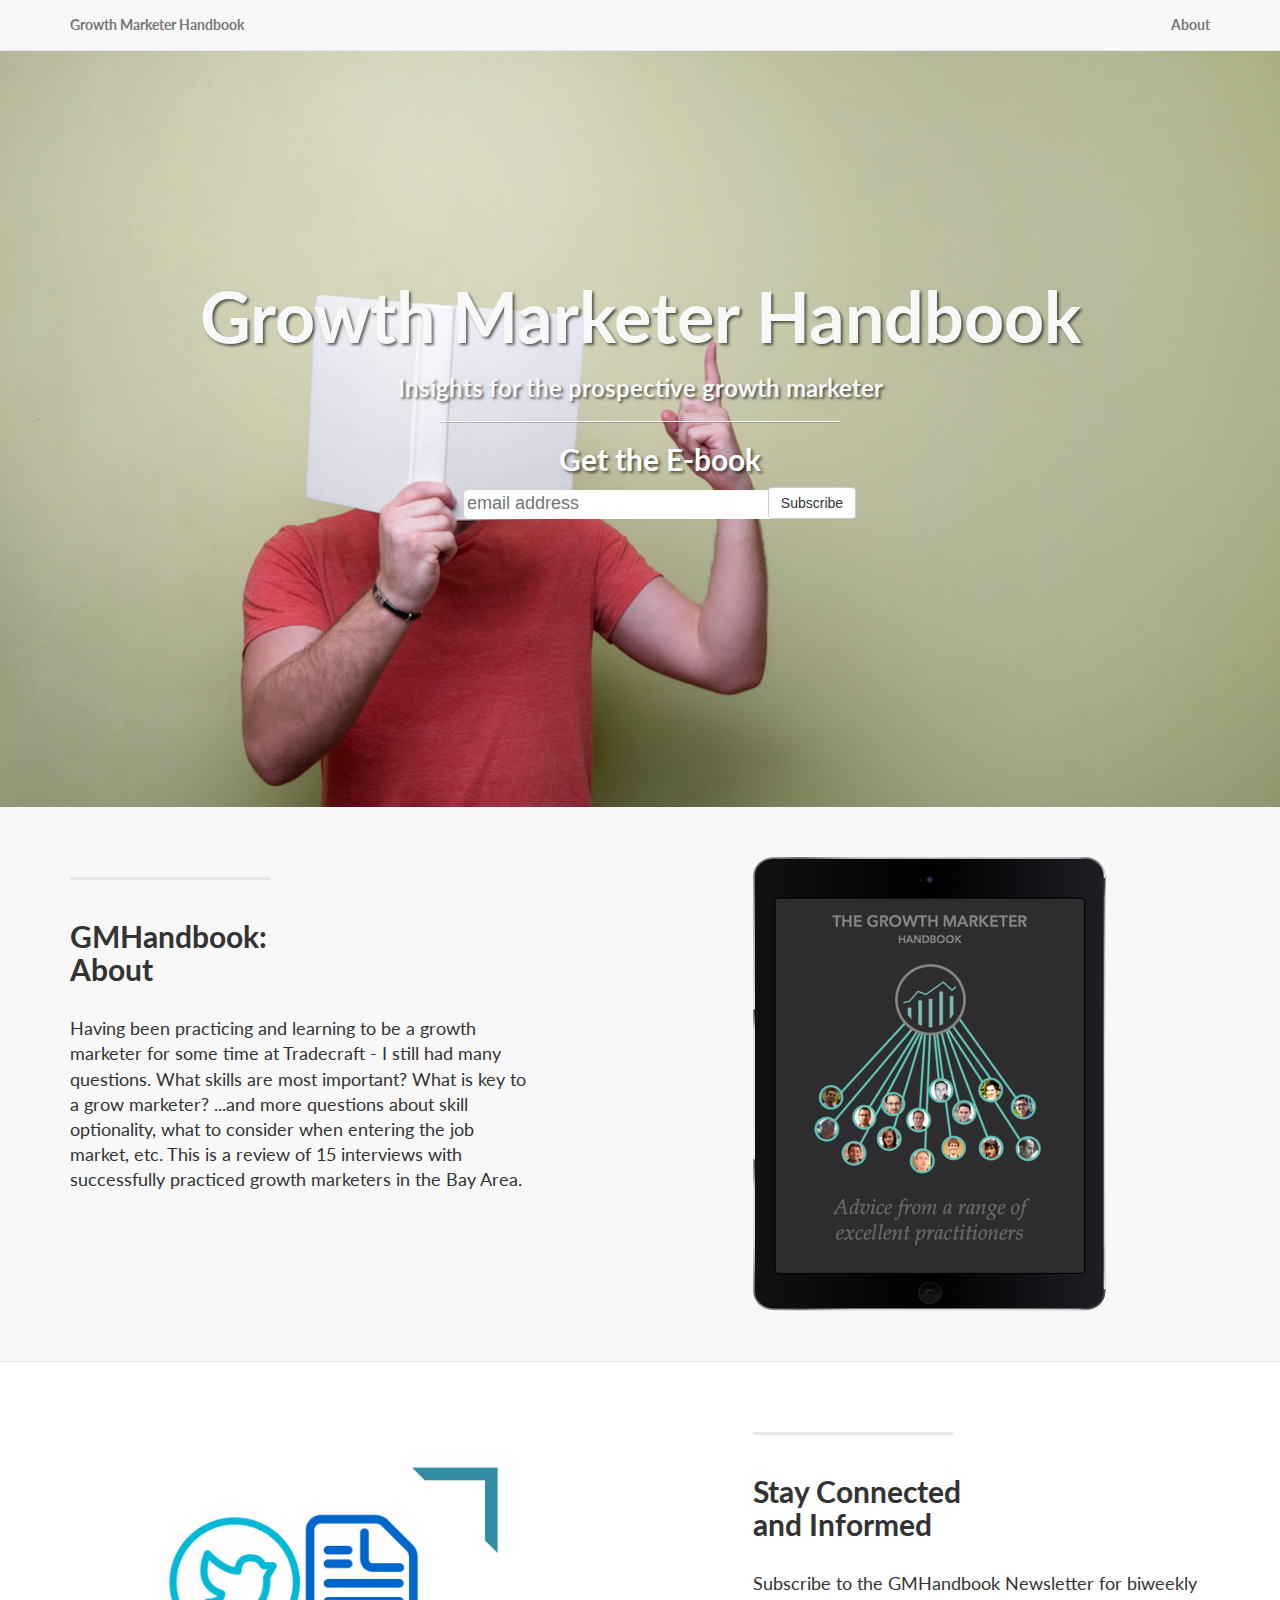
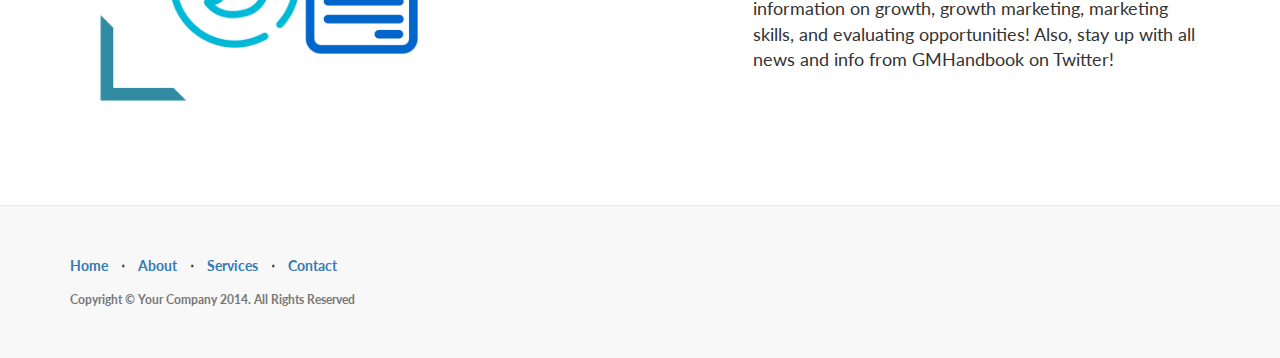
==== index.html @ 0a6c84c4 "Initial commit" ====
<!DOCTYPE html>
<html lang="en"><head>

    <meta charset="utf-8">
    <meta http-equiv="X-UA-Compatible" content="IE=edge">
    <meta name="viewport" content="width=device-width, initial-scale=1">
    <meta name="description" content="">
    <meta name="author" content="">

    <title>Growth Marketer Handbook - The Guide</title>

    <!-- Bootstrap Core CSS -->
    <link href="css/bootstrap.min.css" rel="stylesheet">

    <!-- Custom CSS -->
    <link href="css/landing-page.css" rel="stylesheet">

    <!-- MailChimp Signup Form -->
    <link href="css/signupform.css" rel="stylesheet">

    <!-- Begin MailChimp Signup Form -->
<link href="//cdn-images.mailchimp.com/embedcode/slim-081711.css" rel="stylesheet" type="text/css">

<!--End mc_embed_signup-->

    <!-- Custom Fonts -->
    <link href="font-awesome/css/font-awesome.min.css" rel="stylesheet" type="text/css">
    <link href="http://fonts.googleapis.com/css?family=Lato:300,400,700,300italic,400italic,700italic" rel="stylesheet" type="text/css">

    <!-- HTML5 Shim and Respond.js IE8 support of HTML5 elements and media queries -->
    <!-- WARNING: Respond.js doesn't work if you view the page via file:// -->
    <!--[if lt IE 9]>
        <script src="https://oss.maxcdn.com/libs/html5shiv/3.7.0/html5shiv.js"></script>
        <script src="https://oss.maxcdn.com/libs/respond.js/1.4.2/respond.min.js"></script>
    <![endif]-->

    <script src="http://ajax.googleapis.com/ajax/libs/jquery/2.1.3/jquery.min.js"></script>

    <script>
    function isValidEmailAddress(emailAddress) {
    var pattern = new RegExp(/^((([a-z]|\d|[!#\$%&'\*\+\-\/=\?\^_`{\|}~]|[\u00A0-\uD7FF\uF900-\uFDCF\uFDF0-\uFFEF])+(\.([a-z]|\d|[!#\$%&'\*\+\-\/=\?\^_`{\|}~]|[\u00A0-\uD7FF\uF900-\uFDCF\uFDF0-\uFFEF])+)*)|((\x22)((((\x20|\x09)*(\x0d\x0a))?(\x20|\x09)+)?(([\x01-\x08\x0b\x0c\x0e-\x1f\x7f]|\x21|[\x23-\x5b]|[\x5d-\x7e]|[\u00A0-\uD7FF\uF900-\uFDCF\uFDF0-\uFFEF])|(\\([\x01-\x09\x0b\x0c\x0d-\x7f]|[\u00A0-\uD7FF\uF900-\uFDCF\uFDF0-\uFFEF]))))*(((\x20|\x09)*(\x0d\x0a))?(\x20|\x09)+)?(\x22)))@((([a-z]|\d|[\u00A0-\uD7FF\uF900-\uFDCF\uFDF0-\uFFEF])|(([a-z]|\d|[\u00A0-\uD7FF\uF900-\uFDCF\uFDF0-\uFFEF])([a-z]|\d|-|\.|_|~|[\u00A0-\uD7FF\uF900-\uFDCF\uFDF0-\uFFEF])*([a-z]|\d|[\u00A0-\uD7FF\uF900-\uFDCF\uFDF0-\uFFEF])))\.)+(([a-z]|[\u00A0-\uD7FF\uF900-\uFDCF\uFDF0-\uFFEF])|(([a-z]|[\u00A0-\uD7FF\uF900-\uFDCF\uFDF0-\uFFEF])([a-z]|\d|-|\.|_|~|[\u00A0-\uD7FF\uF900-\uFDCF\uFDF0-\uFFEF])*([a-z]|[\u00A0-\uD7FF\uF900-\uFDCF\uFDF0-\uFFEF])))\.?$/i);
    return pattern.test(emailAddress);
};
    $(document).ready(function(){
        $("#mc-embedded-subscribe-form").submit(function(){
            if(isValidEmailAddress($(".email").val())){
                $(this).hide()
                $(".hide-first").show()
                $("#notification-container").hide()
            } else{
                $("#notification-container").show()
            }
        })
    })
    </script>

<style id="style-1-cropbar-clipper">/* Copyright 2014 Evernote Corporation. All rights reserved. */
.en-markup-crop-options {
    top: 18px !important;
    left: 50% !important;
    margin-left: -100px !important;
    width: 200px !important;
    border: 2px rgba(255,255,255,.38) solid !important;
    border-radius: 4px !important;
}

.en-markup-crop-options div div:first-of-type {
    margin-left: 0px !important;
}
</style></head>

<body data-feedly-mini="yes">

    <!-- Navigation -->
    <nav class="navbar navbar-default navbar-fixed-top topnav" role="navigation">
        <div class="container topnav">
            <!-- Brand and toggle get grouped for better mobile display -->
            <div class="navbar-header">
                <button type="button" class="navbar-toggle" data-toggle="collapse" data-target="#bs-example-navbar-collapse-1">
                    <span class="sr-only">Toggle navigation</span>
                    <span class="icon-bar"></span>
                    <span class="icon-bar"></span>
                    <span class="icon-bar"></span>
                </button>
                <a class="navbar-brand topnav" href="index.html">Growth Marketer Handbook</a>
            </div>
            <!-- Collect the nav links, forms, and other content for toggling -->
            <div class="collapse navbar-collapse" id="bs-example-navbar-collapse-1">
                <ul class="nav navbar-nav navbar-right">
                    <li>
                        <a href="about.html">About</a>
                    </li>
                </ul>
            </div>
            <!-- /.navbar-collapse -->
        </div>
        <!-- /.container -->
    </nav>


    <!-- Header -->
    <a name="about"></a>
    <div class="intro-header">
        <div class="container">

            <div class="row">
                <div class="col-lg-12">
                    <div class="intro-message">
                        <h1>Growth Marketer Handbook</h1>
                        <h3>Insights for the prospective growth marketer</h3>
                        <hr class="intro-divider">
                        <ul class="list intro-social-buttons">
                            <li>
                                <!-- <a href="#" class="btn btn-default btn-lg"><i class="fa fa-twitter fa-fw"></i> <span class="network-name">Twitter</span></a> -->
                                <h2 class="call-to-action">Get the E-book
                                </h2>
                            </li>
                            <li>
                                 <!-- <a href="#" class="btn btn-default btn-lg"><i class="fa fa-envelope fa-fw"></i> <span class="network-name">Subscribe</span></a>  -->

                              <div id="mc_embed_signup">
                            <form action="http://codyjuric.us10.list-manage.com/subscribe/post?u=eee4313e2966225a97783e70d&amp;id=62a7639337&amp;c=?" method="post" id="mc-embedded-subscribe-form" name="mc-embedded-subscribe-form" class="validate" target="_blank" novalidate>
                                <div id="mc_embed_signup_scroll">
                                <!-- <label for="mce-EMAIL">Newsletter</label> -->
                                <input type="email" value="" name="EMAIL" class="email" id="mce-EMAIL" placeholder="email address" required>
                                <!-- real people should not fill this in and expect good things - do not remove this or risk form bot signups-->
                                <div style="position: absolute; left: -5000px;">
                                <input type="text" name="b_eee4313e2966225a97783e70d_62a7639337" tabindex="-1" value="">
                                </div>
                                <input type="submit" value="Subscribe" name="subscribe" id="mc-embedded-subscribe" class="btn btn-default btn-md submit-button"> 
                                </div>
                            </form>


                            <div id="notification-container">Please enter an email ya hear</div>
                            </div>

                            </li>
                            <li>
                                <a href="#" class="btn btn-default btn-lg hide-first"><i class="fa fa-book fa-fw"></i> <span class="network-name">Get Book</span></a>
                                <a href="#" class="btn btn-default btn-lg hide-first"><i class="fa fa-twitter fa-fw"></i> <span class="network-name">Twitter</span></a>
                            </li>
                        </ul>
                    </div>
                </div>
            </div>

        </div>
        <!-- /.container -->

    </div>
    <!-- /.intro-header -->

    <!-- Page Content -->

	<a name="services"></a>
    <div class="content-section-a">

        <div class="container">
            <div class="row">
                <div class="col-lg-5 col-sm-6">
                    <hr class="section-heading-spacer">
                    <div class="clearfix"></div>
                    <h2 class="section-heading">GMHandbook:<br>About</h2>
                    <p class="lead">Having been practicing and learning to be a growth marketer for some time at Tradecraft - I still had many questions. What skills are most important? What is key to a grow marketer? ...and more questions about skill optionality, what to consider when entering the job market, etc. This is a review of 15 interviews with successfully practiced growth marketers in the Bay Area.</p>
                </div>
                <div class="col-lg-5 col-lg-offset-2 col-sm-6">
                    <img class="img-responsive" src="img/iPadAir_gmhandbook_cover.png" alt="">
                </div>
            </div>

        </div>
        <!-- /.container -->

    </div>
    <!-- /.content-section-a -->

    <div class="content-section-b">

        <div class="container">

            <div class="row">
                <div class="col-lg-5 col-lg-offset-1 col-sm-push-6  col-sm-6">
                    <hr class="section-heading-spacer">
                    <div class="clearfix"></div>
                    <h2 class="section-heading">Stay Connected<br>and Informed</h2>
                    <p class="lead">Subscribe to the GMHandbook Newsletter for biweekly information on growth, growth marketing, marketing skills, and evaluating opportunities! Also, stay up with all news and info from GMHandbook on Twitter!</p>
                </div>
                <div class="col-lg-5 col-sm-pull-6  col-sm-6">
                    <img class="img-responsive" src="img/Connections.png" alt="">
                </div>
            </div>

        </div>
        <!-- /.container -->

    </div>
    <!-- /.content-section-b -->

    </div>
    <!-- /.banner -->

    <!-- Footer -->
    <footer>
        <div class="container">
            <div class="row">
                <div class="col-lg-12">
                    <ul class="list-inline">
                        <li>
                            <a href="#">Home</a>
                        </li>
                        <li class="footer-menu-divider">⋅</li>
                        <li>
                            <a href="#about">About</a>
                        </li>
                        <li class="footer-menu-divider">⋅</li>
                        <li>
                            <a href="#services">Services</a>
                        </li>
                        <li class="footer-menu-divider">⋅</li>
                        <li>
                            <a href="#contact">Contact</a>
                        </li>
                    </ul>
                    <p class="copyright text-muted small">Copyright © Your Company 2014. All Rights Reserved</p>
                </div>
            </div>
        </div>
    </footer>

    <!-- jQuery -->
    <script src="js/jquery.js"></script>

    <!-- Bootstrap Core JavaScript -->
    <script src="js/bootstrap.min.js"></script>




<div id="feedly-mini" title="feedly Mini tookit"></div></body></html>
---- css/landing-page.css ----
/*!
 * Start Bootstrap - Landing Page Bootstrap Theme (http://startbootstrap.com)
 * Code licensed under the Apache License v2.0.
 * For details, see http://www.apache.org/licenses/LICENSE-2.0.
 */

body,
html {
    width: 100%;
    height: 100%;
}

body,
h1,
h2,
h3,
h4,
h5,
h6 {
    font-family: "Lato","Helvetica Neue",Helvetica,Arial,sans-serif;
    font-weight: 700;
}

.topnav {
    font-size: 14px; 
}

.lead {
    font-size: 18px;
    font-weight: 400;
}

.intro-header {
    padding-top: 50px; /* If you're making other pages, make sure there is 50px of padding to make sure the navbar doesn't overlap content! */
    padding-bottom: 50px;
    text-align: center;
    color: #f8f8f8;
    background: url(../img/bookandfinger.png) no-repeat center center;
    background-size: cover;
}

.intro-message {
    position: relative;
    padding-top: 20%;
    padding-bottom: 20%;
}

.intro-message > h1 {
    margin: 0;
    text-shadow: 2px 2px 3px rgba(0,0,0,0.6);
    font-size: 5em;
}

.intro-divider {
    width: 400px;
    border-top: 1px solid #f8f8f8;
    border-bottom: 1px solid rgba(0,0,0,0.2);
}

.intro-message > h3 {
    text-shadow: 2px 2px 3px rgba(0,0,0,0.6);
}

@media(max-width:767px) {
    .intro-message {
        padding-bottom: 15%;
    }

    .intro-message > h1 {
        font-size: 3em;
    }

    ul.intro-social-buttons > li {
        display: block;
        margin-bottom: 20px;
        padding: 0;
    }

    ul.intro-social-buttons > li:last-child {
        margin-bottom: 0;
    }

    .intro-divider {
        width: 100%;
    }
}

.network-name {
    text-transform: uppercase;
    font-size: 14px;
    font-weight: 400;
    letter-spacing: 2px;
}

.content-section-a {
    padding: 50px 0;
    background-color: #f8f8f8;
}

.content-section-b {
    padding: 50px 0;
    border-top: 1px solid #e7e7e7;
    border-bottom: 1px solid #e7e7e7;
}

.section-heading {
    margin-bottom: 30px;
}

.section-heading-spacer {
    float: left;
    width: 200px;
    border-top: 3px solid #e7e7e7;
}

.banner {
    padding: 100px 0;
    color: #f8f8f8;
    background: url(../img/banner-bg.jpg) no-repeat center center;
    background-size: cover;
}

.banner h2 {
    margin: 0;
    text-shadow: 2px 2px 3px rgba(0,0,0,0.6);
    font-size: 3em;
}

.banner ul {
    margin-bottom: 0;
}

.banner-social-buttons {
    float: right;
    margin-top: 0;
}

@media(max-width:1199px) {
    ul.banner-social-buttons {
        float: left;
        margin-top: 15px;
    }
}

@media(max-width:767px) {
    .banner h2 {
        margin: 0;
        text-shadow: 2px 2px 3px rgba(0,0,0,0.6);
        font-size: 3em;
    }

    ul.banner-social-buttons > li {
        display: block;
        margin-bottom: 20px;
        padding: 0;
    }

    ul.banner-social-buttons > li:last-child {
        margin-bottom: 0;
    }
}

footer {
    padding: 50px 0;
    background-color: #f8f8f8;
}

p.copyright {
    margin: 15px 0 0;
}

.call-to-action{
    color: white;
    text-shadow: 2px 2px 3px rgba(0,0,0,0.6);
    padding-bottom: 4px;
}

.email  {
      width: 300px;
  border-radius: 5px;
  font-size: 18px;
  padding: 3px;
  border-width: 0px;
}

.submit-button {
    margin-top: -5px;
    padding:5px 12px;
}

.list {
    list-style:none;
}

.hide-first {
    display:none;
}

#notification-container {
    color:black;
    display:none;
}
---- css/signupform.css ----
/*! Signup Form CSS */

#mc_embed_signup { 
	background:#fff; 
	clear:left; 
	font:14px Helvetica,Arial,sans-serif; 
	display:inline-block;
	border-radius: 5px;
}

.embedded
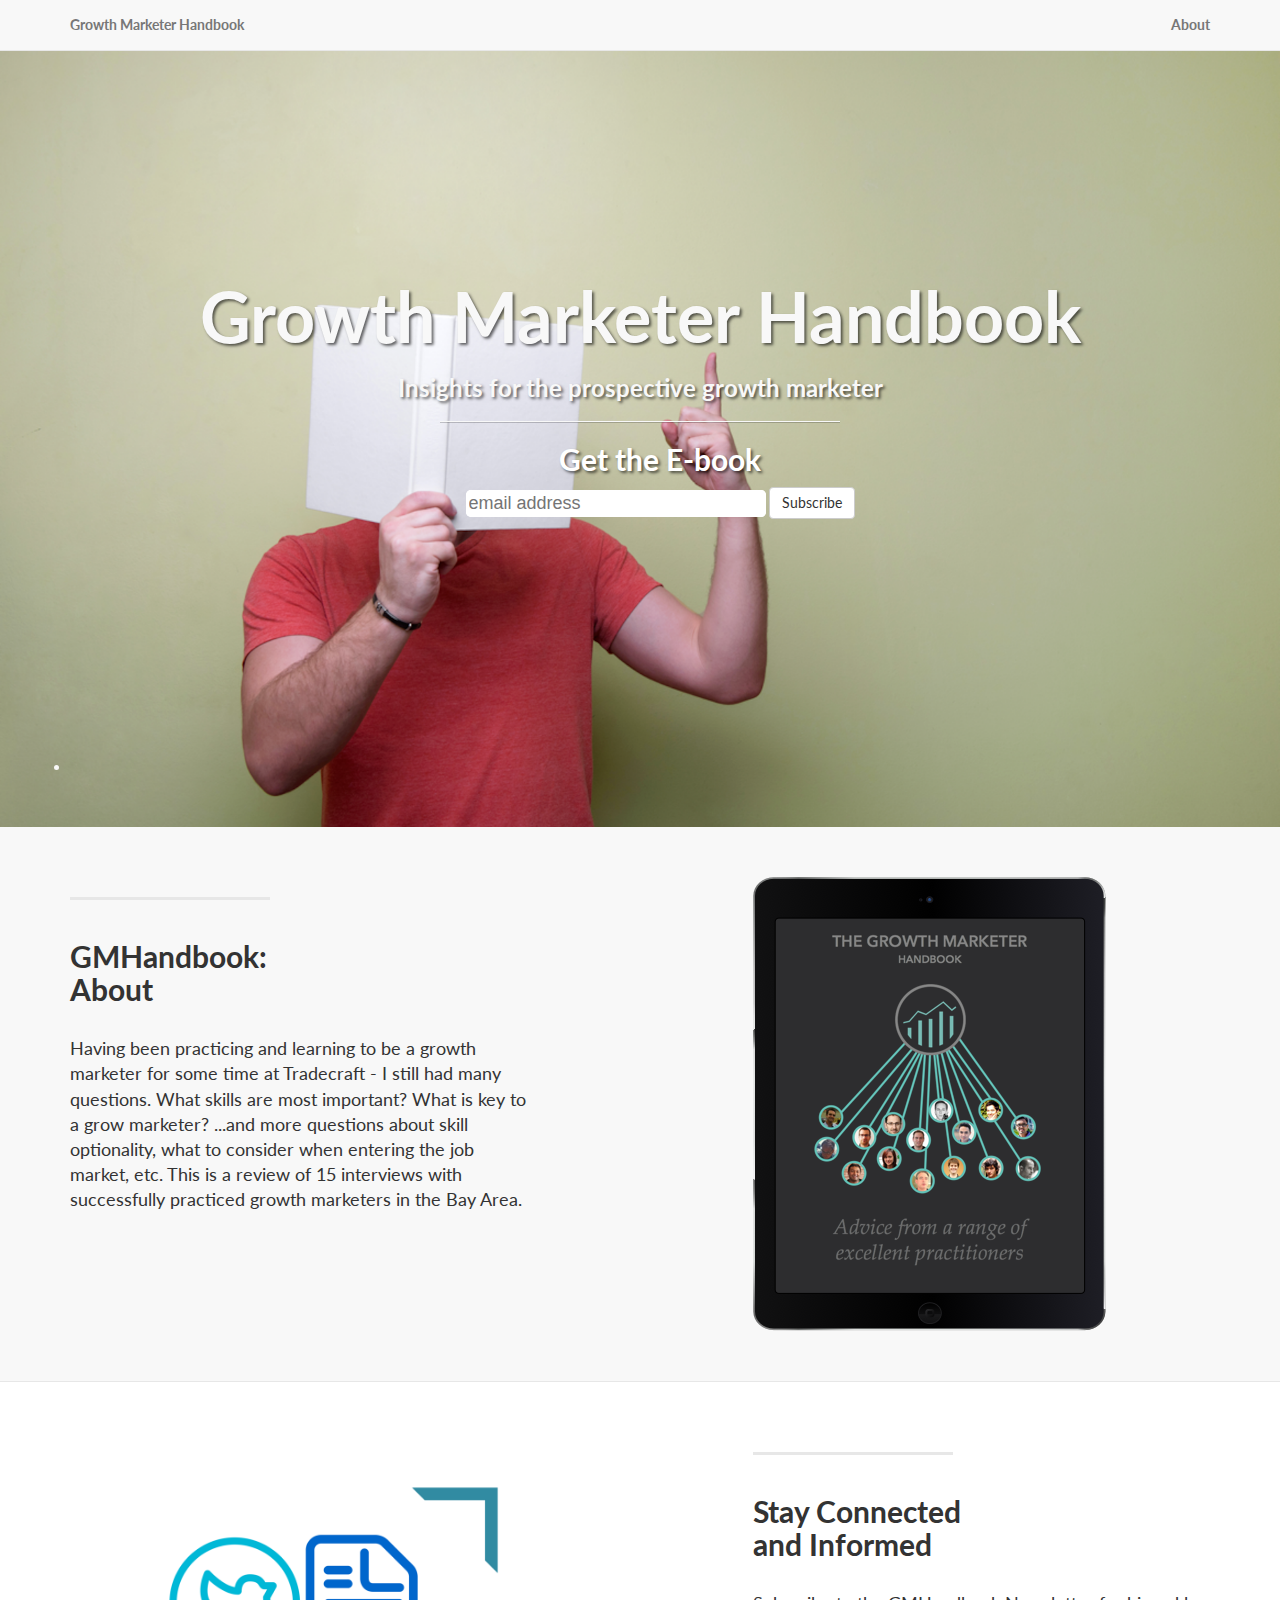
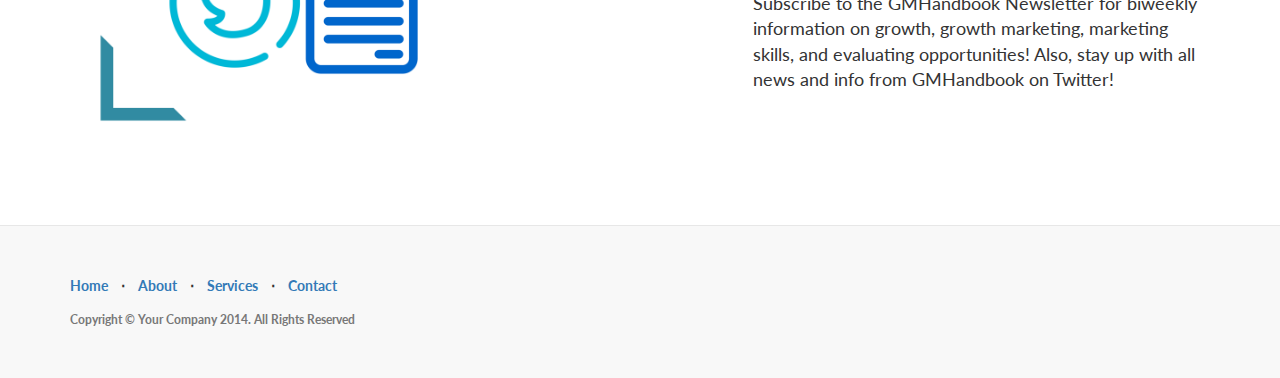
==== commit 06353845: "Form input field fixed" ====
--- a/index.html
+++ b/index.html
@@ -118,20 +118,22 @@
                             <li>
                                  <!-- <a href="#" class="btn btn-default btn-lg"><i class="fa fa-envelope fa-fw"></i> <span class="network-name">Subscribe</span></a>  -->
 
-                              <div id="mc_embed_signup">
-                            <form action="http://codyjuric.us10.list-manage.com/subscribe/post?u=eee4313e2966225a97783e70d&amp;id=62a7639337&amp;c=?" method="post" id="mc-embedded-subscribe-form" name="mc-embedded-subscribe-form" class="validate" target="_blank" novalidate>
-                                <div id="mc_embed_signup_scroll">
-                                <!-- <label for="mce-EMAIL">Newsletter</label> -->
-                                <input type="email" value="" name="EMAIL" class="email" id="mce-EMAIL" placeholder="email address" required>
-                                <!-- real people should not fill this in and expect good things - do not remove this or risk form bot signups-->
-                                <div style="position: absolute; left: -5000px;">
-                                <input type="text" name="b_eee4313e2966225a97783e70d_62a7639337" tabindex="-1" value="">
+                             <form action="http://codyjuric.us10.list-manage.com/subscribe/post?u=eee4313e2966225a97783e70d&amp;id=62a7639337&amp;c=?" method="post" id="mc-embedded-subscribe-form" name="mc-embedded-subscribe-form" class="validate" target="_blank" novalidate>
+                                <div id="mc_embed_signup">
+
+                                    <div id="mc_embed_signup_scroll">
+                                    <!-- <label for="mce-EMAIL">Newsletter</label> -->
+                                        <input type="email" value="" name="EMAIL" class="email" id="mce-EMAIL" placeholder="email address" required>
+                                        <!-- real people should not fill this in and expect good things - do not remove this or risk form bot signups-->
+                                        <div style="position: absolute; left: -5000px;">
+                                            <input type="text" name="b_eee4313e2966225a97783e70d_62a7639337" tabindex="-1" value="">
+                                        </div>
+
+                                    </div>
                                 </div>
                                 <input type="submit" value="Subscribe" name="subscribe" id="mc-embedded-subscribe" class="btn btn-default btn-md submit-button"> 
-                                </div>
                             </form>
-
-
+                                                          
                             <div id="notification-container">Please enter an email ya hear</div>
                             </div>
 
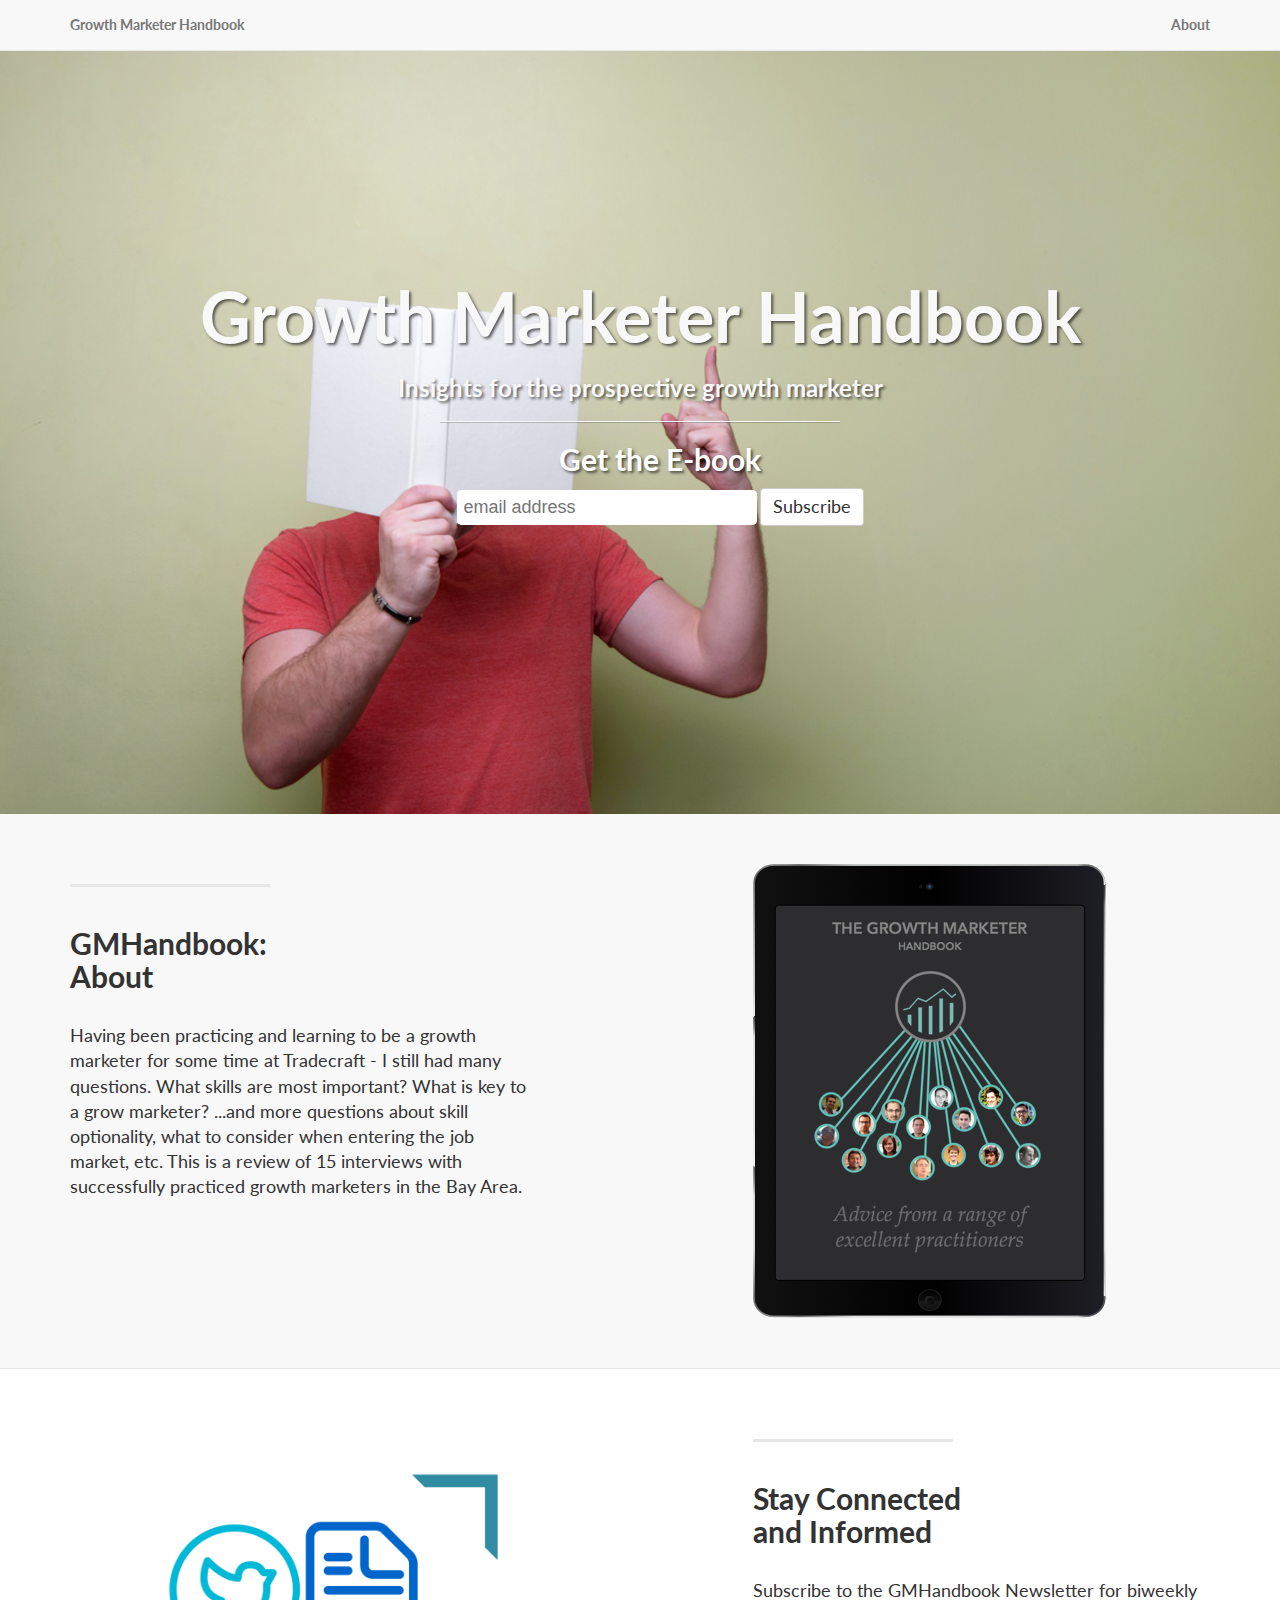
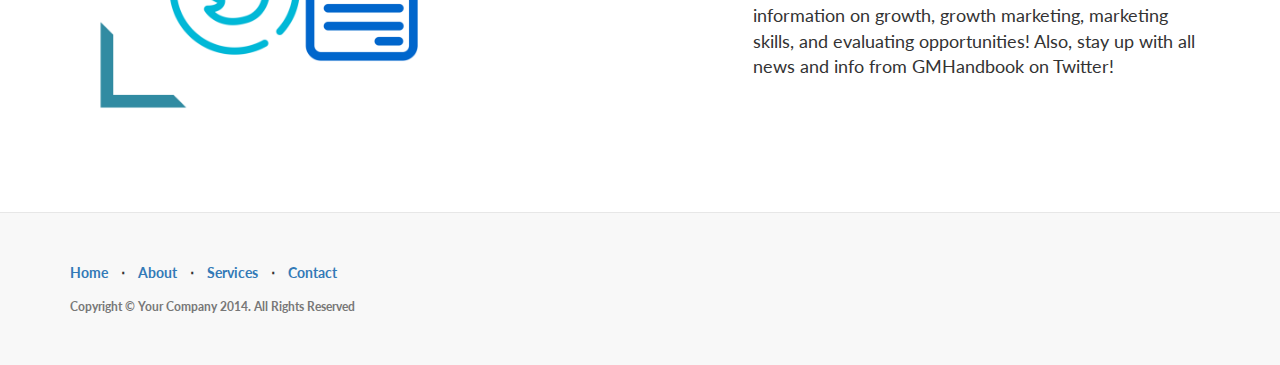
==== commit 17fdc1d5: "Hidden buttons; submit button; email input" ====
--- a/index.html
+++ b/index.html
@@ -132,17 +132,17 @@
                                     </div>
                                 </div>
                                 <input type="submit" value="Subscribe" name="subscribe" id="mc-embedded-subscribe" class="btn btn-default btn-md submit-button"> 
-                            </form>
+                             </form>
                                                           
-                            <div id="notification-container">Please enter an email ya hear</div>
-                            </div>
+                                <div id="notification-container">Please enter an email ya hear</div>
 
                             </li>
-                            <li>
+                            <li class="list">
                                 <a href="#" class="btn btn-default btn-lg hide-first"><i class="fa fa-book fa-fw"></i> <span class="network-name">Get Book</span></a>
                                 <a href="#" class="btn btn-default btn-lg hide-first"><i class="fa fa-twitter fa-fw"></i> <span class="network-name">Twitter</span></a>
                             </li>
                         </ul>
+                        </div>
                     </div>
                 </div>
             </div>
--- a/css/landing-page.css
+++ b/css/landing-page.css
@@ -179,13 +179,16 @@
       width: 300px;
   border-radius: 5px;
   font-size: 18px;
-  padding: 3px;
+  color:black;
+  padding: 7px;
   border-width: 0px;
 }
 
 .submit-button {
     margin-top: -5px;
     padding:5px 12px;
+    font-size: 18px;
+    font-weight: 900px;
 }
 
 .list {
--- a/css/signupform.css
+++ b/css/signupform.css
@@ -7,5 +7,3 @@
 	display:inline-block;
 	border-radius: 5px;
 }
-
-.embedded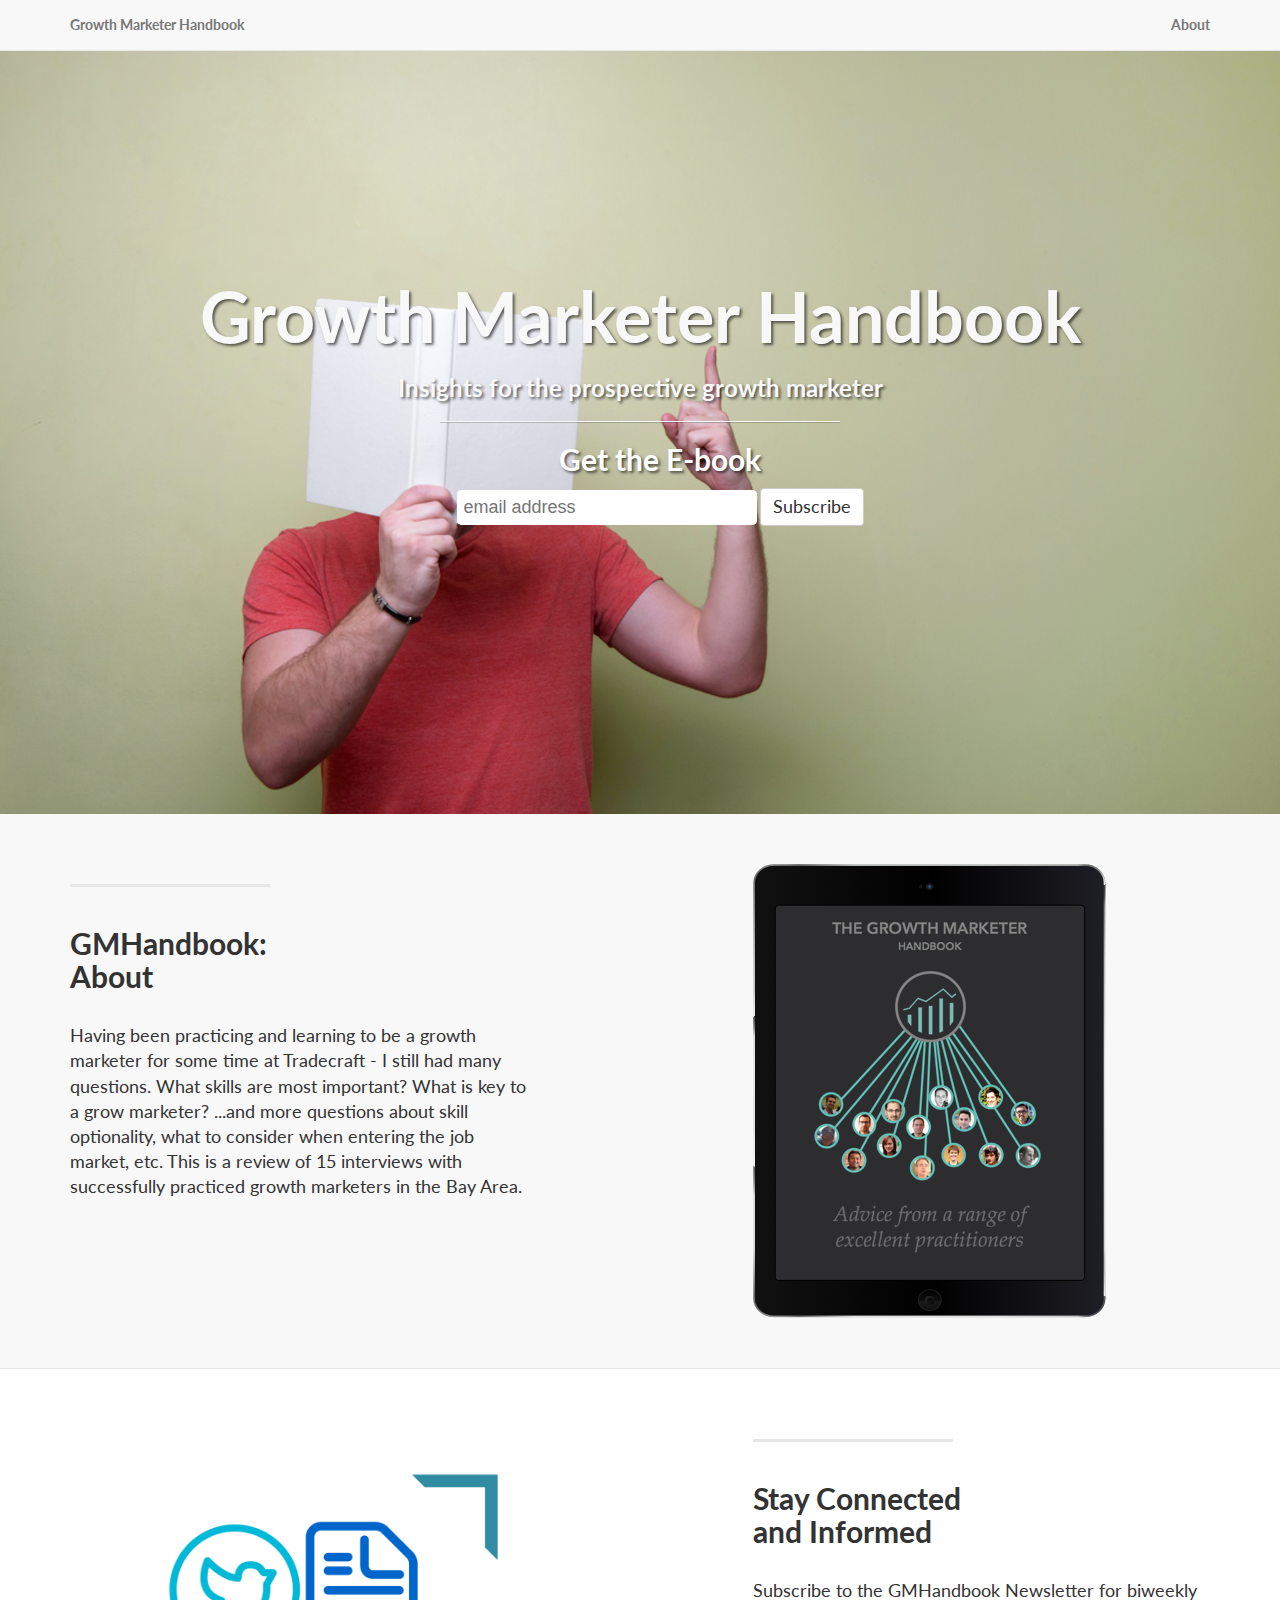
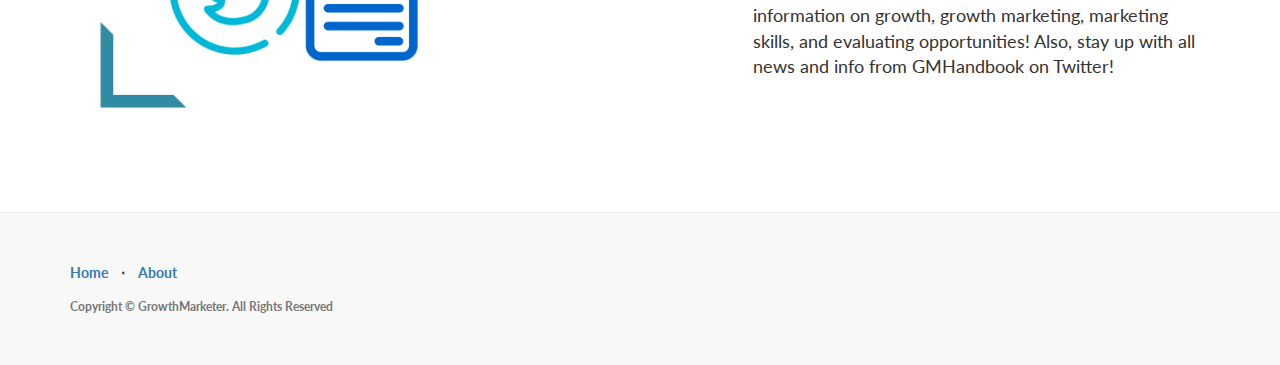
==== commit ee8e9be4: "Improved /about nav" ====
--- a/index.html
+++ b/index.html
@@ -209,22 +209,14 @@
                 <div class="col-lg-12">
                     <ul class="list-inline">
                         <li>
-                            <a href="#">Home</a>
+                            <a href="index.html">Home</a>
                         </li>
                         <li class="footer-menu-divider">⋅</li>
                         <li>
-                            <a href="#about">About</a>
-                        </li>
-                        <li class="footer-menu-divider">⋅</li>
-                        <li>
-                            <a href="#services">Services</a>
-                        </li>
-                        <li class="footer-menu-divider">⋅</li>
-                        <li>
-                            <a href="#contact">Contact</a>
+                            <a href="about.html">About</a>
                         </li>
                     </ul>
-                    <p class="copyright text-muted small">Copyright © Your Company 2014. All Rights Reserved</p>
+                    <p class="copyright text-muted small">Copyright © GrowthMarketer. All Rights Reserved</p>
                 </div>
             </div>
         </div>
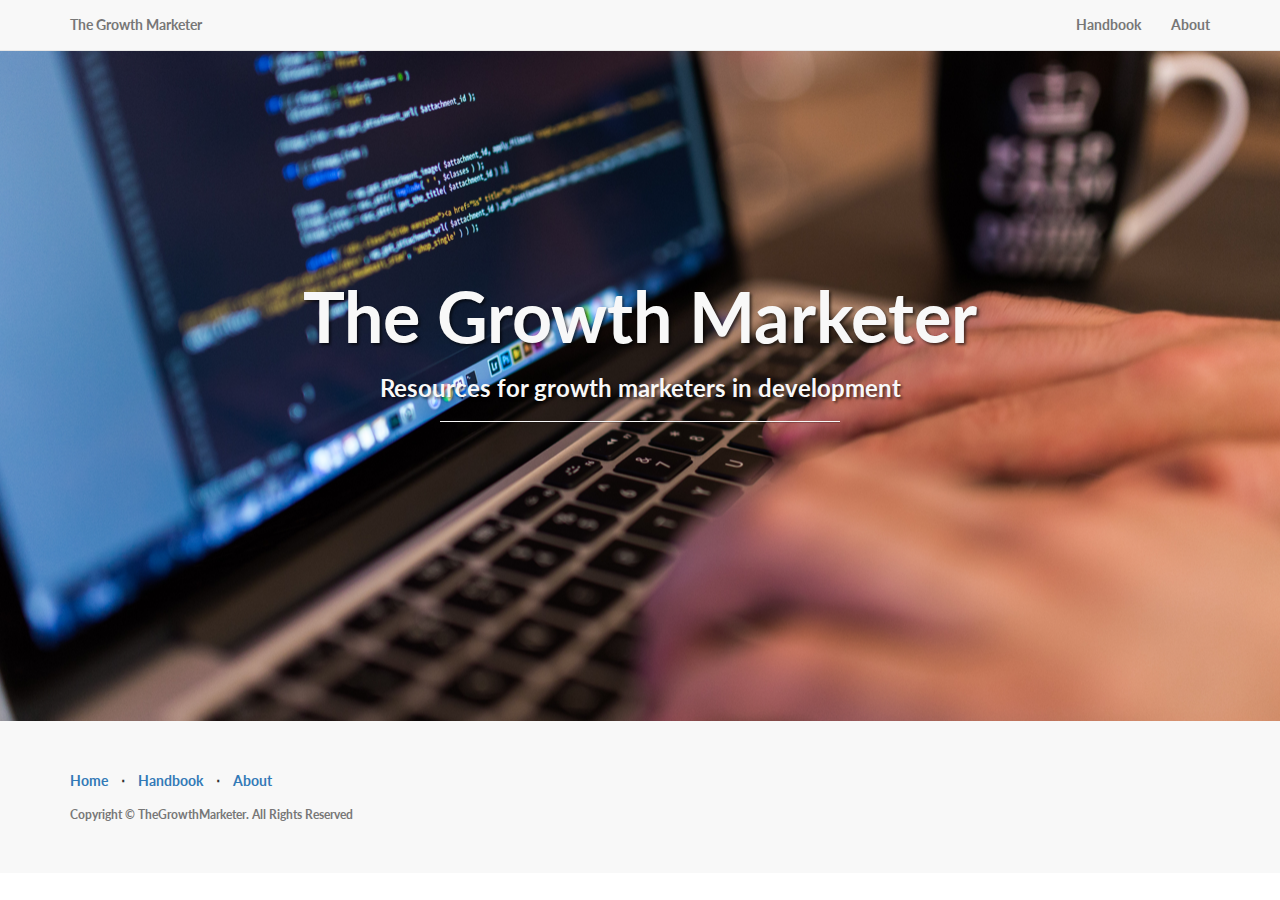
==== commit 2b4c88ae: "Directory restructure" ====
--- a/index.html
+++ b/index.html
@@ -7,21 +7,19 @@
     <meta name="description" content="">
     <meta name="author" content="">
 
-    <title>Growth Marketer Handbook - The Guide</title>
+    <title>The Growth Marketer</title>
 
     <!-- Bootstrap Core CSS -->
-    <link href="css/bootstrap.min.css" rel="stylesheet">
+    <link href="../css/bootstrap.min.css" rel="stylesheet">
+
+    <!-- Bootstrap Core CSS -->
+    <link href="../css/bootstrap.min.css" rel="stylesheet">
 
     <!-- Custom CSS -->
-    <link href="css/landing-page.css" rel="stylesheet">
+    <link href="../css/landing-page.css" rel="stylesheet">
 
-    <!-- MailChimp Signup Form -->
-    <link href="css/signupform.css" rel="stylesheet">
-
-    <!-- Begin MailChimp Signup Form -->
-<link href="//cdn-images.mailchimp.com/embedcode/slim-081711.css" rel="stylesheet" type="text/css">
-
-<!--End mc_embed_signup-->
+    <!-- Custom CSS -->
+    <link href="../css/front-page.css" rel="stylesheet">
 
     <!-- Custom Fonts -->
     <link href="font-awesome/css/font-awesome.min.css" rel="stylesheet" type="text/css">
@@ -34,27 +32,7 @@
         <script src="https://oss.maxcdn.com/libs/respond.js/1.4.2/respond.min.js"></script>
     <![endif]-->
 
-    <script src="http://ajax.googleapis.com/ajax/libs/jquery/2.1.3/jquery.min.js"></script>
-
-    <script>
-    function isValidEmailAddress(emailAddress) {
-    var pattern = new RegExp(/^((([a-z]|\d|[!#\$%&'\*\+\-\/=\?\^_`{\|}~]|[\u00A0-\uD7FF\uF900-\uFDCF\uFDF0-\uFFEF])+(\.([a-z]|\d|[!#\$%&'\*\+\-\/=\?\^_`{\|}~]|[\u00A0-\uD7FF\uF900-\uFDCF\uFDF0-\uFFEF])+)*)|((\x22)((((\x20|\x09)*(\x0d\x0a))?(\x20|\x09)+)?(([\x01-\x08\x0b\x0c\x0e-\x1f\x7f]|\x21|[\x23-\x5b]|[\x5d-\x7e]|[\u00A0-\uD7FF\uF900-\uFDCF\uFDF0-\uFFEF])|(\\([\x01-\x09\x0b\x0c\x0d-\x7f]|[\u00A0-\uD7FF\uF900-\uFDCF\uFDF0-\uFFEF]))))*(((\x20|\x09)*(\x0d\x0a))?(\x20|\x09)+)?(\x22)))@((([a-z]|\d|[\u00A0-\uD7FF\uF900-\uFDCF\uFDF0-\uFFEF])|(([a-z]|\d|[\u00A0-\uD7FF\uF900-\uFDCF\uFDF0-\uFFEF])([a-z]|\d|-|\.|_|~|[\u00A0-\uD7FF\uF900-\uFDCF\uFDF0-\uFFEF])*([a-z]|\d|[\u00A0-\uD7FF\uF900-\uFDCF\uFDF0-\uFFEF])))\.)+(([a-z]|[\u00A0-\uD7FF\uF900-\uFDCF\uFDF0-\uFFEF])|(([a-z]|[\u00A0-\uD7FF\uF900-\uFDCF\uFDF0-\uFFEF])([a-z]|\d|-|\.|_|~|[\u00A0-\uD7FF\uF900-\uFDCF\uFDF0-\uFFEF])*([a-z]|[\u00A0-\uD7FF\uF900-\uFDCF\uFDF0-\uFFEF])))\.?$/i);
-    return pattern.test(emailAddress);
-};
-    $(document).ready(function(){
-        $("#mc-embedded-subscribe-form").submit(function(){
-            if(isValidEmailAddress($(".email").val())){
-                $(this).hide()
-                $(".hide-first").show()
-                $("#notification-container").hide()
-            } else{
-                $("#notification-container").show()
-            }
-        })
-    })
-    </script>
-
-<style id="style-1-cropbar-clipper">/* Copyright 2014 Evernote Corporation. All rights reserved. */
+    <style id="style-1-cropbar-clipper">/* Copyright 2014 Evernote Corporation. All rights reserved. */
 .en-markup-crop-options {
     top: 18px !important;
     left: 50% !important;
@@ -82,14 +60,18 @@
                     <span class="icon-bar"></span>
                     <span class="icon-bar"></span>
                 </button>
-                <a class="navbar-brand topnav" href="index.html">Growth Marketer Handbook</a>
+                <a class="navbar-brand topnav" href="/">The Growth Marketer</a>
             </div>
             <!-- Collect the nav links, forms, and other content for toggling -->
             <div class="collapse navbar-collapse" id="bs-example-navbar-collapse-1">
                 <ul class="nav navbar-nav navbar-right">
                     <li>
-                        <a href="about.html">About</a>
+                        <a href="handbook/">Handbook</a>
                     </li>
+                    <li>
+                        <a href="about/">About</a>
+                    </li>
+
                 </ul>
             </div>
             <!-- /.navbar-collapse -->
@@ -100,48 +82,15 @@
 
     <!-- Header -->
     <a name="about"></a>
-    <div class="intro-header">
+    <div class="intro-header headerpic">
         <div class="container">
 
             <div class="row">
                 <div class="col-lg-12">
                     <div class="intro-message">
-                        <h1>Growth Marketer Handbook</h1>
-                        <h3>Insights for the prospective growth marketer</h3>
+                        <h1>The Growth Marketer</h1>
+                        <h3>Resources for growth marketers in development</h3>
                         <hr class="intro-divider">
-                        <ul class="list intro-social-buttons">
-                            <li>
-                                <!-- <a href="#" class="btn btn-default btn-lg"><i class="fa fa-twitter fa-fw"></i> <span class="network-name">Twitter</span></a> -->
-                                <h2 class="call-to-action">Get the E-book
-                                </h2>
-                            </li>
-                            <li>
-                                 <!-- <a href="#" class="btn btn-default btn-lg"><i class="fa fa-envelope fa-fw"></i> <span class="network-name">Subscribe</span></a>  -->
-
-                             <form action="http://codyjuric.us10.list-manage.com/subscribe/post?u=eee4313e2966225a97783e70d&amp;id=62a7639337&amp;c=?" method="post" id="mc-embedded-subscribe-form" name="mc-embedded-subscribe-form" class="validate" target="_blank" novalidate>
-                                <div id="mc_embed_signup">
-
-                                    <div id="mc_embed_signup_scroll">
-                                    <!-- <label for="mce-EMAIL">Newsletter</label> -->
-                                        <input type="email" value="" name="EMAIL" class="email" id="mce-EMAIL" placeholder="email address" required>
-                                        <!-- real people should not fill this in and expect good things - do not remove this or risk form bot signups-->
-                                        <div style="position: absolute; left: -5000px;">
-                                            <input type="text" name="b_eee4313e2966225a97783e70d_62a7639337" tabindex="-1" value="">
-                                        </div>
-
-                                    </div>
-                                </div>
-                                <input type="submit" value="Subscribe" name="subscribe" id="mc-embedded-subscribe" class="btn btn-default btn-md submit-button"> 
-                             </form>
-                                                          
-                                <div id="notification-container">Please enter an email ya hear</div>
-
-                            </li>
-                            <li class="list">
-                                <a href="#" class="btn btn-default btn-lg hide-first"><i class="fa fa-book fa-fw"></i> <span class="network-name">Get Book</span></a>
-                                <a href="#" class="btn btn-default btn-lg hide-first"><i class="fa fa-twitter fa-fw"></i> <span class="network-name">Twitter</span></a>
-                            </li>
-                        </ul>
                         </div>
                     </div>
                 </div>
@@ -150,57 +99,8 @@
         </div>
         <!-- /.container -->
 
-    </div>
+         </div>
     <!-- /.intro-header -->
-
-    <!-- Page Content -->
-
-	<a name="services"></a>
-    <div class="content-section-a">
-
-        <div class="container">
-            <div class="row">
-                <div class="col-lg-5 col-sm-6">
-                    <hr class="section-heading-spacer">
-                    <div class="clearfix"></div>
-                    <h2 class="section-heading">GMHandbook:<br>About</h2>
-                    <p class="lead">Having been practicing and learning to be a growth marketer for some time at Tradecraft - I still had many questions. What skills are most important? What is key to a grow marketer? ...and more questions about skill optionality, what to consider when entering the job market, etc. This is a review of 15 interviews with successfully practiced growth marketers in the Bay Area.</p>
-                </div>
-                <div class="col-lg-5 col-lg-offset-2 col-sm-6">
-                    <img class="img-responsive" src="img/iPadAir_gmhandbook_cover.png" alt="">
-                </div>
-            </div>
-
-        </div>
-        <!-- /.container -->
-
-    </div>
-    <!-- /.content-section-a -->
-
-    <div class="content-section-b">
-
-        <div class="container">
-
-            <div class="row">
-                <div class="col-lg-5 col-lg-offset-1 col-sm-push-6  col-sm-6">
-                    <hr class="section-heading-spacer">
-                    <div class="clearfix"></div>
-                    <h2 class="section-heading">Stay Connected<br>and Informed</h2>
-                    <p class="lead">Subscribe to the GMHandbook Newsletter for biweekly information on growth, growth marketing, marketing skills, and evaluating opportunities! Also, stay up with all news and info from GMHandbook on Twitter!</p>
-                </div>
-                <div class="col-lg-5 col-sm-pull-6  col-sm-6">
-                    <img class="img-responsive" src="img/Connections.png" alt="">
-                </div>
-            </div>
-
-        </div>
-        <!-- /.container -->
-
-    </div>
-    <!-- /.content-section-b -->
-
-    </div>
-    <!-- /.banner -->
 
     <!-- Footer -->
     <footer>
@@ -209,14 +109,18 @@
                 <div class="col-lg-12">
                     <ul class="list-inline">
                         <li>
-                            <a href="index.html">Home</a>
+                            <a href="/">Home</a>
                         </li>
                         <li class="footer-menu-divider">⋅</li>
                         <li>
-                            <a href="about.html">About</a>
+                            <a href="handbook/">Handbook</a>
+                        </li>
+                        <li class="footer-menu-divider">⋅</li>
+                        <li>
+                            <a href="about/">About</a>
                         </li>
                     </ul>
-                    <p class="copyright text-muted small">Copyright © GrowthMarketer. All Rights Reserved</p>
+                    <p class="copyright text-muted small">Copyright © TheGrowthMarketer. All Rights Reserved</p>
                 </div>
             </div>
         </div>
--- a/css/front-page.css
+++ b/css/front-page.css
@@ -0,0 +1,7 @@
+/*!
+ Custom css for homepage
+ */
+
+.headerpic {
+ background: url(../img/mughandscode.png) no-repeat center center;
+}
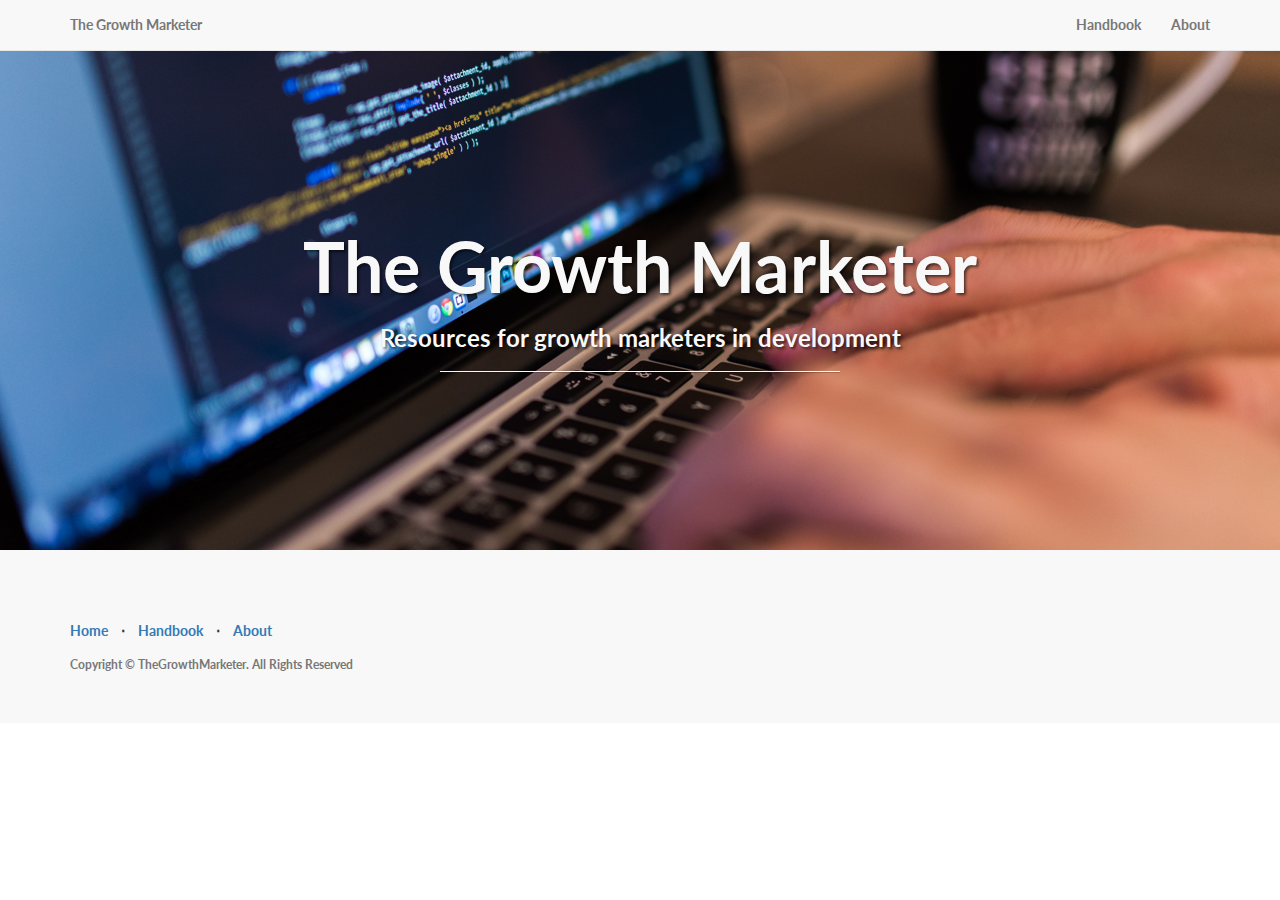
==== commit 5fb9b32b: "/download page + GA and GTM" ====
--- a/index.html
+++ b/index.html
@@ -32,6 +32,22 @@
         <script src="https://oss.maxcdn.com/libs/respond.js/1.4.2/respond.min.js"></script>
     <![endif]-->
 
+   
+   <!-- Google Analytics -->
+    <script>
+  (function(i,s,o,g,r,a,m){i['GoogleAnalyticsObject']=r;i[r]=i[r]||function(){
+  (i[r].q=i[r].q||[]).push(arguments)},i[r].l=1*new Date();a=s.createElement(o),
+  m=s.getElementsByTagName(o)[0];a.async=1;a.src=g;m.parentNode.insertBefore(a,m)
+  })(window,document,'script','//www.google-analytics.com/analytics.js','ga');
+
+  ga('create', 'UA-63482812-1', 'auto');
+  ga('send', 'pageview');
+
+</script>
+
+<!-- Google Analytics [End]-->
+
+
     <style id="style-1-cropbar-clipper">/* Copyright 2014 Evernote Corporation. All rights reserved. */
 .en-markup-crop-options {
     top: 18px !important;
@@ -48,6 +64,16 @@
 </style></head>
 
 <body data-feedly-mini="yes">
+
+<!-- Google Tag Manager -->
+<noscript><iframe src="//www.googletagmanager.com/ns.html?id=GTM-56KPLP"
+height="0" width="0" style="display:none;visibility:hidden"></iframe></noscript>
+<script>(function(w,d,s,l,i){w[l]=w[l]||[];w[l].push({'gtm.start':
+new Date().getTime(),event:'gtm.js'});var f=d.getElementsByTagName(s)[0],
+j=d.createElement(s),dl=l!='dataLayer'?'&l='+l:'';j.async=true;j.src=
+'//www.googletagmanager.com/gtm.js?id='+i+dl;f.parentNode.insertBefore(j,f);
+})(window,document,'script','dataLayer','GTM-56KPLP');</script>
+<!-- End Google Tag Manager -->
 
     <!-- Navigation -->
     <nav class="navbar navbar-default navbar-fixed-top topnav" role="navigation">
--- a/css/landing-page.css
+++ b/css/landing-page.css
@@ -31,12 +31,13 @@
 }
 
 .intro-header {
-    padding-top: 50px; /* If you're making other pages, make sure there is 50px of padding to make sure the navbar doesn't overlap content! */
+    /*padding-top: 50px; /* If you're making other pages, make sure there is 50px of padding to make sure the navbar doesn't overlap content! */
     padding-bottom: 50px;
     text-align: center;
     color: #f8f8f8;
     background: url(../img/bookandfinger.png) no-repeat center center;
     background-size: cover;
+    height: 550px;
 }
 
 .intro-message {
